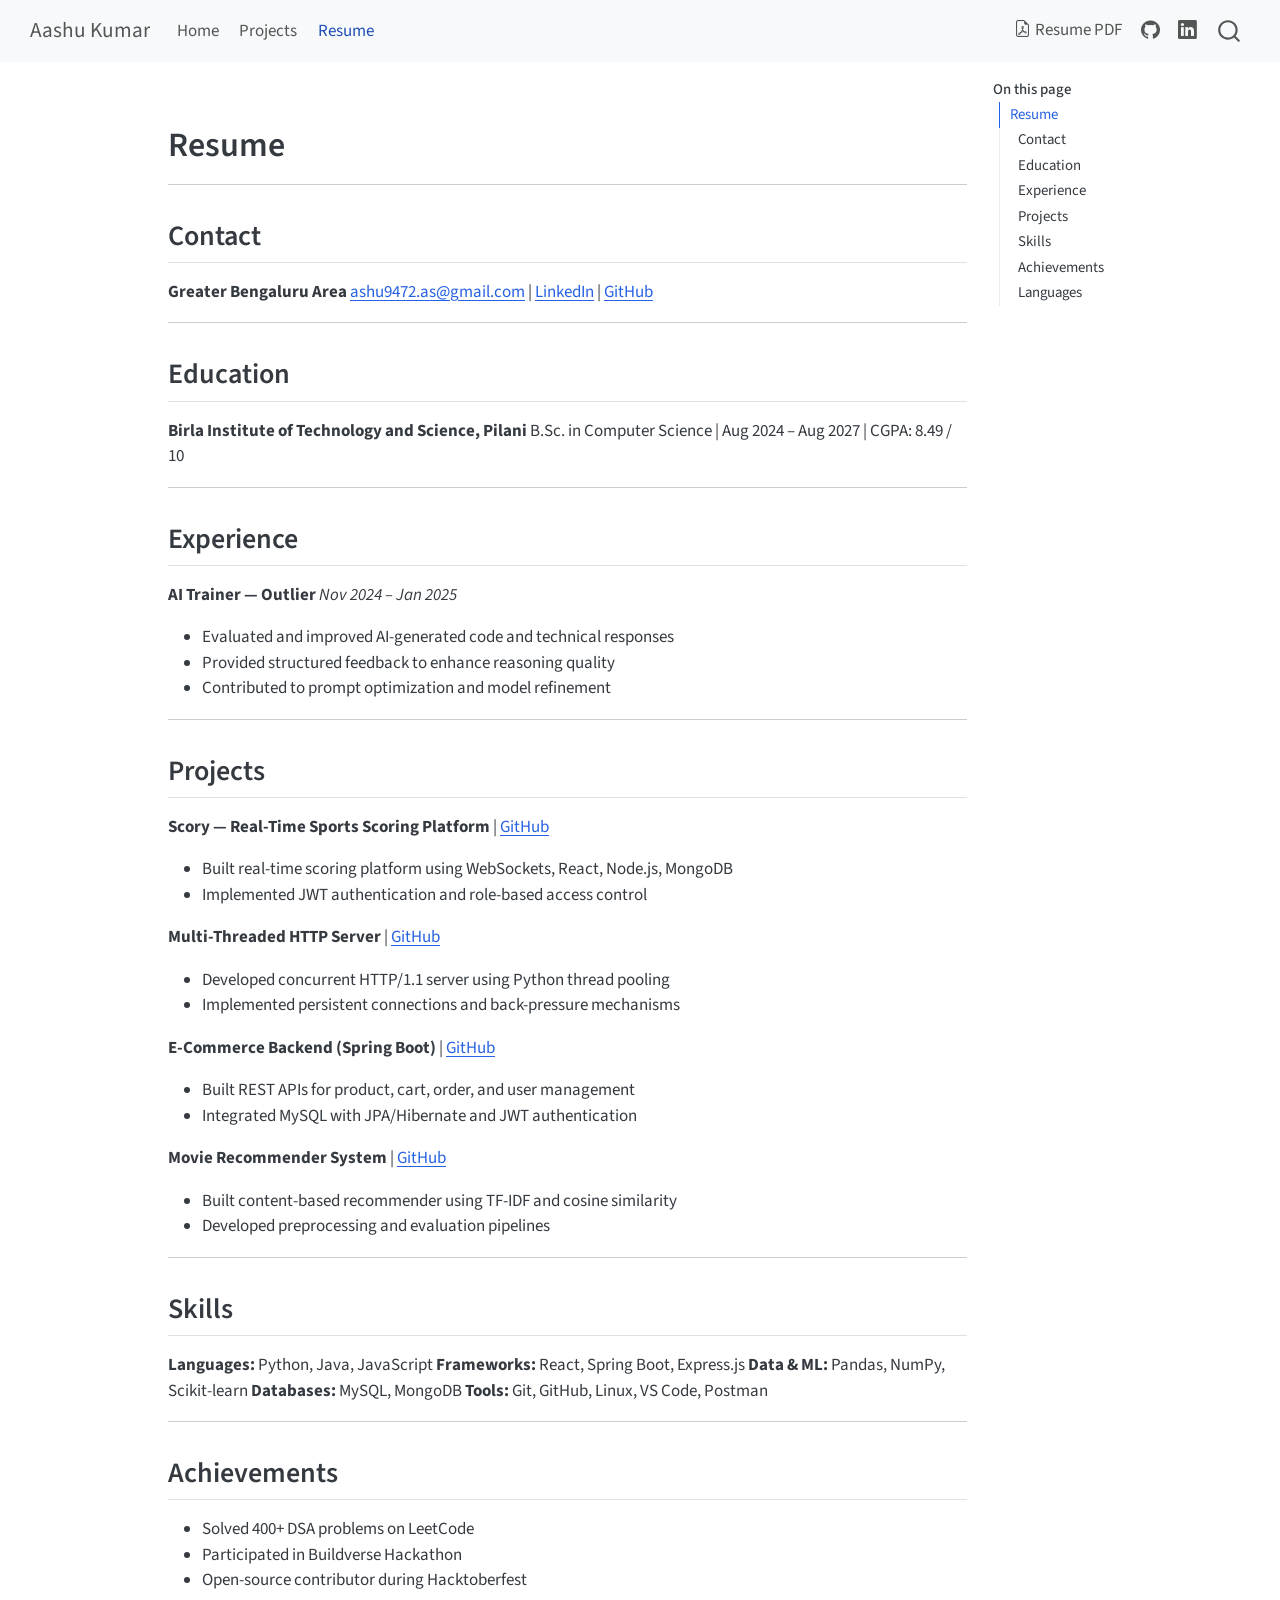
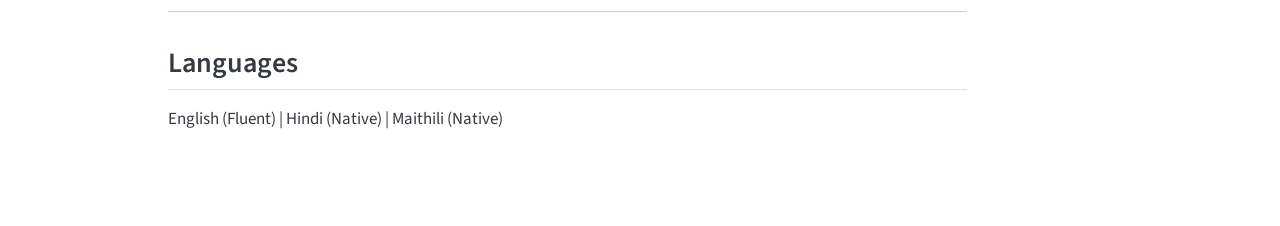
==== docs/resume.html @ ee6687b4 "All files are added!" ====
<!DOCTYPE html>
<html xmlns="http://www.w3.org/1999/xhtml" lang="en" xml:lang="en"><head>

<meta charset="utf-8">
<meta name="generator" content="quarto-1.8.27">

<meta name="viewport" content="width=device-width, initial-scale=1.0, user-scalable=yes">


<title>resume – Aashu Kumar</title>
<style>
code{white-space: pre-wrap;}
span.smallcaps{font-variant: small-caps;}
div.columns{display: flex; gap: min(4vw, 1.5em);}
div.column{flex: auto; overflow-x: auto;}
div.hanging-indent{margin-left: 1.5em; text-indent: -1.5em;}
ul.task-list{list-style: none;}
ul.task-list li input[type="checkbox"] {
  width: 0.8em;
  margin: 0 0.8em 0.2em -1em; /* quarto-specific, see https://github.com/quarto-dev/quarto-cli/issues/4556 */ 
  vertical-align: middle;
}
</style>


<script src="site_libs/quarto-nav/quarto-nav.js"></script>
<script src="site_libs/quarto-nav/headroom.min.js"></script>
<script src="site_libs/clipboard/clipboard.min.js"></script>
<script src="site_libs/quarto-search/autocomplete.umd.js"></script>
<script src="site_libs/quarto-search/fuse.min.js"></script>
<script src="site_libs/quarto-search/quarto-search.js"></script>
<meta name="quarto:offset" content="./">
<script src="site_libs/quarto-html/quarto.js" type="module"></script>
<script src="site_libs/quarto-html/tabsets/tabsets.js" type="module"></script>
<script src="site_libs/quarto-html/axe/axe-check.js" type="module"></script>
<script src="site_libs/quarto-html/popper.min.js"></script>
<script src="site_libs/quarto-html/tippy.umd.min.js"></script>
<script src="site_libs/quarto-html/anchor.min.js"></script>
<link href="site_libs/quarto-html/tippy.css" rel="stylesheet">
<link href="site_libs/quarto-html/quarto-syntax-highlighting-ed96de9b727972fe78a7b5d16c58bf87.css" rel="stylesheet" id="quarto-text-highlighting-styles">
<script src="site_libs/bootstrap/bootstrap.min.js"></script>
<link href="site_libs/bootstrap/bootstrap-icons.css" rel="stylesheet">
<link href="site_libs/bootstrap/bootstrap-623fd362acf3e4851b85505e0488305b.min.css" rel="stylesheet" append-hash="true" id="quarto-bootstrap" data-mode="light">
<script id="quarto-search-options" type="application/json">{
  "location": "navbar",
  "copy-button": false,
  "collapse-after": 3,
  "panel-placement": "end",
  "type": "overlay",
  "limit": 50,
  "keyboard-shortcut": [
    "f",
    "/",
    "s"
  ],
  "show-item-context": false,
  "language": {
    "search-no-results-text": "No results",
    "search-matching-documents-text": "matching documents",
    "search-copy-link-title": "Copy link to search",
    "search-hide-matches-text": "Hide additional matches",
    "search-more-match-text": "more match in this document",
    "search-more-matches-text": "more matches in this document",
    "search-clear-button-title": "Clear",
    "search-text-placeholder": "",
    "search-detached-cancel-button-title": "Cancel",
    "search-submit-button-title": "Submit",
    "search-label": "Search"
  }
}</script>


</head>

<body class="nav-fixed quarto-light">

<div id="quarto-search-results"></div>
  <header id="quarto-header" class="headroom fixed-top">
    <nav class="navbar navbar-expand-lg " data-bs-theme="dark">
      <div class="navbar-container container-fluid">
      <div class="navbar-brand-container mx-auto">
    <a class="navbar-brand" href="./index.html">
    <span class="navbar-title">Aashu Kumar</span>
    </a>
  </div>
            <div id="quarto-search" class="" title="Search"></div>
          <button class="navbar-toggler" type="button" data-bs-toggle="collapse" data-bs-target="#navbarCollapse" aria-controls="navbarCollapse" role="menu" aria-expanded="false" aria-label="Toggle navigation" onclick="if (window.quartoToggleHeadroom) { window.quartoToggleHeadroom(); }">
  <span class="navbar-toggler-icon"></span>
</button>
          <div class="collapse navbar-collapse" id="navbarCollapse">
            <ul class="navbar-nav navbar-nav-scroll me-auto">
  <li class="nav-item">
    <a class="nav-link" href="./index.html"> 
<span class="menu-text">Home</span></a>
  </li>  
  <li class="nav-item">
    <a class="nav-link" href="./projects.html"> 
<span class="menu-text">Projects</span></a>
  </li>  
  <li class="nav-item">
    <a class="nav-link active" href="./resume.html" aria-current="page"> 
<span class="menu-text">Resume</span></a>
  </li>  
</ul>
            <ul class="navbar-nav navbar-nav-scroll ms-auto">
  <li class="nav-item">
    <a class="nav-link" href="./assets/Resume.pdf" target="_blank"> <i class="bi bi-file-earmark-pdf" role="img">
</i> 
<span class="menu-text">Resume PDF</span></a>
  </li>  
  <li class="nav-item compact">
    <a class="nav-link" href="https://github.com/ashu273k" target="_blank"> <i class="bi bi-github" role="img">
</i> 
<span class="menu-text"></span></a>
  </li>  
  <li class="nav-item compact">
    <a class="nav-link" href="https://linkedin.com/in/aashu273k" target="_blank"> <i class="bi bi-linkedin" role="img">
</i> 
<span class="menu-text"></span></a>
  </li>  
</ul>
          </div> <!-- /navcollapse -->
            <div class="quarto-navbar-tools">
</div>
      </div> <!-- /container-fluid -->
    </nav>
</header>
<!-- content -->
<div id="quarto-content" class="quarto-container page-columns page-rows-contents page-layout-article page-navbar">
<!-- sidebar -->
<!-- margin-sidebar -->
    <div id="quarto-margin-sidebar" class="sidebar margin-sidebar">
        <nav id="TOC" role="doc-toc" class="toc-active">
    <h2 id="toc-title">On this page</h2>
   
  <ul>
  <li><a href="#resume" id="toc-resume" class="nav-link active" data-scroll-target="#resume">Resume</a>
  <ul class="collapse">
  <li><a href="#contact" id="toc-contact" class="nav-link" data-scroll-target="#contact">Contact</a></li>
  <li><a href="#education" id="toc-education" class="nav-link" data-scroll-target="#education">Education</a></li>
  <li><a href="#experience" id="toc-experience" class="nav-link" data-scroll-target="#experience">Experience</a></li>
  <li><a href="#projects" id="toc-projects" class="nav-link" data-scroll-target="#projects">Projects</a></li>
  <li><a href="#skills" id="toc-skills" class="nav-link" data-scroll-target="#skills">Skills</a></li>
  <li><a href="#achievements" id="toc-achievements" class="nav-link" data-scroll-target="#achievements">Achievements</a></li>
  <li><a href="#languages" id="toc-languages" class="nav-link" data-scroll-target="#languages">Languages</a></li>
  </ul></li>
  </ul>
</nav>
    </div>
<!-- main -->
<main class="content" id="quarto-document-content"><header id="title-block-header" class="quarto-title-block"></header>




<section id="resume" class="level1">
<h1>Resume</h1>
<hr>
<section id="contact" class="level2">
<h2 class="anchored" data-anchor-id="contact">Contact</h2>
<p><strong>Greater Bengaluru Area</strong> <a href="mailto:ashu9472.as@gmail.com">ashu9472.as@gmail.com</a> | <a href="https://linkedin.com/in/aashu273k">LinkedIn</a> | <a href="https://github.com/ashu273k">GitHub</a></p>
<hr>
</section>
<section id="education" class="level2">
<h2 class="anchored" data-anchor-id="education">Education</h2>
<p><strong>Birla Institute of Technology and Science, Pilani</strong> B.Sc. in Computer Science | Aug 2024 – Aug 2027 | CGPA: 8.49 / 10</p>
<hr>
</section>
<section id="experience" class="level2">
<h2 class="anchored" data-anchor-id="experience">Experience</h2>
<p><strong>AI Trainer — Outlier</strong> <em>Nov 2024 – Jan 2025</em></p>
<ul>
<li>Evaluated and improved AI-generated code and technical responses</li>
<li>Provided structured feedback to enhance reasoning quality</li>
<li>Contributed to prompt optimization and model refinement</li>
</ul>
<hr>
</section>
<section id="projects" class="level2">
<h2 class="anchored" data-anchor-id="projects">Projects</h2>
<p><strong>Scory — Real-Time Sports Scoring Platform</strong> | <a href="https://github.com/ashu273k/Scory">GitHub</a></p>
<ul>
<li>Built real-time scoring platform using WebSockets, React, Node.js, MongoDB</li>
<li>Implemented JWT authentication and role-based access control</li>
</ul>
<p><strong>Multi-Threaded HTTP Server</strong> | <a href="https://github.com/ashu273k/Multi-threaded-HTTP-server">GitHub</a></p>
<ul>
<li>Developed concurrent HTTP/1.1 server using Python thread pooling</li>
<li>Implemented persistent connections and back-pressure mechanisms</li>
</ul>
<p><strong>E-Commerce Backend (Spring Boot)</strong> | <a href="https://github.com/ashu273k/E-Commerece">GitHub</a></p>
<ul>
<li>Built REST APIs for product, cart, order, and user management</li>
<li>Integrated MySQL with JPA/Hibernate and JWT authentication</li>
</ul>
<p><strong>Movie Recommender System</strong> | <a href="https://github.com/ashu273k/Movie-Recommender">GitHub</a></p>
<ul>
<li>Built content-based recommender using TF-IDF and cosine similarity</li>
<li>Developed preprocessing and evaluation pipelines</li>
</ul>
<hr>
</section>
<section id="skills" class="level2">
<h2 class="anchored" data-anchor-id="skills">Skills</h2>
<p><strong>Languages:</strong> Python, Java, JavaScript <strong>Frameworks:</strong> React, Spring Boot, Express.js <strong>Data &amp; ML:</strong> Pandas, NumPy, Scikit-learn <strong>Databases:</strong> MySQL, MongoDB <strong>Tools:</strong> Git, GitHub, Linux, VS Code, Postman</p>
<hr>
</section>
<section id="achievements" class="level2">
<h2 class="anchored" data-anchor-id="achievements">Achievements</h2>
<ul>
<li>Solved 400+ DSA problems on LeetCode</li>
<li>Participated in Buildverse Hackathon</li>
<li>Open-source contributor during Hacktoberfest</li>
</ul>
<hr>
</section>
<section id="languages" class="level2">
<h2 class="anchored" data-anchor-id="languages">Languages</h2>
<p>English (Fluent) | Hindi (Native) | Maithili (Native)</p>


</section>
</section>

</main> <!-- /main -->
<script id="quarto-html-after-body" type="application/javascript">
  window.document.addEventListener("DOMContentLoaded", function (event) {
    const icon = "";
    const anchorJS = new window.AnchorJS();
    anchorJS.options = {
      placement: 'right',
      icon: icon
    };
    anchorJS.add('.anchored');
    const isCodeAnnotation = (el) => {
      for (const clz of el.classList) {
        if (clz.startsWith('code-annotation-')) {                     
          return true;
        }
      }
      return false;
    }
    const onCopySuccess = function(e) {
      // button target
      const button = e.trigger;
      // don't keep focus
      button.blur();
      // flash "checked"
      button.classList.add('code-copy-button-checked');
      var currentTitle = button.getAttribute("title");
      button.setAttribute("title", "Copied!");
      let tooltip;
      if (window.bootstrap) {
        button.setAttribute("data-bs-toggle", "tooltip");
        button.setAttribute("data-bs-placement", "left");
        button.setAttribute("data-bs-title", "Copied!");
        tooltip = new bootstrap.Tooltip(button, 
          { trigger: "manual", 
            customClass: "code-copy-button-tooltip",
            offset: [0, -8]});
        tooltip.show();    
      }
      setTimeout(function() {
        if (tooltip) {
          tooltip.hide();
          button.removeAttribute("data-bs-title");
          button.removeAttribute("data-bs-toggle");
          button.removeAttribute("data-bs-placement");
        }
        button.setAttribute("title", currentTitle);
        button.classList.remove('code-copy-button-checked');
      }, 1000);
      // clear code selection
      e.clearSelection();
    }
    const getTextToCopy = function(trigger) {
      const outerScaffold = trigger.parentElement.cloneNode(true);
      const codeEl = outerScaffold.querySelector('code');
      for (const childEl of codeEl.children) {
        if (isCodeAnnotation(childEl)) {
          childEl.remove();
        }
      }
      return codeEl.innerText;
    }
    const clipboard = new window.ClipboardJS('.code-copy-button:not([data-in-quarto-modal])', {
      text: getTextToCopy
    });
    clipboard.on('success', onCopySuccess);
    if (window.document.getElementById('quarto-embedded-source-code-modal')) {
      const clipboardModal = new window.ClipboardJS('.code-copy-button[data-in-quarto-modal]', {
        text: getTextToCopy,
        container: window.document.getElementById('quarto-embedded-source-code-modal')
      });
      clipboardModal.on('success', onCopySuccess);
    }
      var localhostRegex = new RegExp(/^(?:http|https):\/\/localhost\:?[0-9]*\//);
      var mailtoRegex = new RegExp(/^mailto:/);
        var filterRegex = new RegExp('/' + window.location.host + '/');
      var isInternal = (href) => {
          return filterRegex.test(href) || localhostRegex.test(href) || mailtoRegex.test(href);
      }
      // Inspect non-navigation links and adorn them if external
     var links = window.document.querySelectorAll('a[href]:not(.nav-link):not(.navbar-brand):not(.toc-action):not(.sidebar-link):not(.sidebar-item-toggle):not(.pagination-link):not(.no-external):not([aria-hidden]):not(.dropdown-item):not(.quarto-navigation-tool):not(.about-link)');
      for (var i=0; i<links.length; i++) {
        const link = links[i];
        if (!isInternal(link.href)) {
          // undo the damage that might have been done by quarto-nav.js in the case of
          // links that we want to consider external
          if (link.dataset.originalHref !== undefined) {
            link.href = link.dataset.originalHref;
          }
        }
      }
    function tippyHover(el, contentFn, onTriggerFn, onUntriggerFn) {
      const config = {
        allowHTML: true,
        maxWidth: 500,
        delay: 100,
        arrow: false,
        appendTo: function(el) {
            return el.parentElement;
        },
        interactive: true,
        interactiveBorder: 10,
        theme: 'quarto',
        placement: 'bottom-start',
      };
      if (contentFn) {
        config.content = contentFn;
      }
      if (onTriggerFn) {
        config.onTrigger = onTriggerFn;
      }
      if (onUntriggerFn) {
        config.onUntrigger = onUntriggerFn;
      }
      window.tippy(el, config); 
    }
    const noterefs = window.document.querySelectorAll('a[role="doc-noteref"]');
    for (var i=0; i<noterefs.length; i++) {
      const ref = noterefs[i];
      tippyHover(ref, function() {
        // use id or data attribute instead here
        let href = ref.getAttribute('data-footnote-href') || ref.getAttribute('href');
        try { href = new URL(href).hash; } catch {}
        const id = href.replace(/^#\/?/, "");
        const note = window.document.getElementById(id);
        if (note) {
          return note.innerHTML;
        } else {
          return "";
        }
      });
    }
    const xrefs = window.document.querySelectorAll('a.quarto-xref');
    const processXRef = (id, note) => {
      // Strip column container classes
      const stripColumnClz = (el) => {
        el.classList.remove("page-full", "page-columns");
        if (el.children) {
          for (const child of el.children) {
            stripColumnClz(child);
          }
        }
      }
      stripColumnClz(note)
      if (id === null || id.startsWith('sec-')) {
        // Special case sections, only their first couple elements
        const container = document.createElement("div");
        if (note.children && note.children.length > 2) {
          container.appendChild(note.children[0].cloneNode(true));
          for (let i = 1; i < note.children.length; i++) {
            const child = note.children[i];
            if (child.tagName === "P" && child.innerText === "") {
              continue;
            } else {
              container.appendChild(child.cloneNode(true));
              break;
            }
          }
          if (window.Quarto?.typesetMath) {
            window.Quarto.typesetMath(container);
          }
          return container.innerHTML
        } else {
          if (window.Quarto?.typesetMath) {
            window.Quarto.typesetMath(note);
          }
          return note.innerHTML;
        }
      } else {
        // Remove any anchor links if they are present
        const anchorLink = note.querySelector('a.anchorjs-link');
        if (anchorLink) {
          anchorLink.remove();
        }
        if (window.Quarto?.typesetMath) {
          window.Quarto.typesetMath(note);
        }
        if (note.classList.contains("callout")) {
          return note.outerHTML;
        } else {
          return note.innerHTML;
        }
      }
    }
    for (var i=0; i<xrefs.length; i++) {
      const xref = xrefs[i];
      tippyHover(xref, undefined, function(instance) {
        instance.disable();
        let url = xref.getAttribute('href');
        let hash = undefined; 
        if (url.startsWith('#')) {
          hash = url;
        } else {
          try { hash = new URL(url).hash; } catch {}
        }
        if (hash) {
          const id = hash.replace(/^#\/?/, "");
          const note = window.document.getElementById(id);
          if (note !== null) {
            try {
              const html = processXRef(id, note.cloneNode(true));
              instance.setContent(html);
            } finally {
              instance.enable();
              instance.show();
            }
          } else {
            // See if we can fetch this
            fetch(url.split('#')[0])
            .then(res => res.text())
            .then(html => {
              const parser = new DOMParser();
              const htmlDoc = parser.parseFromString(html, "text/html");
              const note = htmlDoc.getElementById(id);
              if (note !== null) {
                const html = processXRef(id, note);
                instance.setContent(html);
              } 
            }).finally(() => {
              instance.enable();
              instance.show();
            });
          }
        } else {
          // See if we can fetch a full url (with no hash to target)
          // This is a special case and we should probably do some content thinning / targeting
          fetch(url)
          .then(res => res.text())
          .then(html => {
            const parser = new DOMParser();
            const htmlDoc = parser.parseFromString(html, "text/html");
            const note = htmlDoc.querySelector('main.content');
            if (note !== null) {
              // This should only happen for chapter cross references
              // (since there is no id in the URL)
              // remove the first header
              if (note.children.length > 0 && note.children[0].tagName === "HEADER") {
                note.children[0].remove();
              }
              const html = processXRef(null, note);
              instance.setContent(html);
            } 
          }).finally(() => {
            instance.enable();
            instance.show();
          });
        }
      }, function(instance) {
      });
    }
        let selectedAnnoteEl;
        const selectorForAnnotation = ( cell, annotation) => {
          let cellAttr = 'data-code-cell="' + cell + '"';
          let lineAttr = 'data-code-annotation="' +  annotation + '"';
          const selector = 'span[' + cellAttr + '][' + lineAttr + ']';
          return selector;
        }
        const selectCodeLines = (annoteEl) => {
          const doc = window.document;
          const targetCell = annoteEl.getAttribute("data-target-cell");
          const targetAnnotation = annoteEl.getAttribute("data-target-annotation");
          const annoteSpan = window.document.querySelector(selectorForAnnotation(targetCell, targetAnnotation));
          const lines = annoteSpan.getAttribute("data-code-lines").split(",");
          const lineIds = lines.map((line) => {
            return targetCell + "-" + line;
          })
          let top = null;
          let height = null;
          let parent = null;
          if (lineIds.length > 0) {
              //compute the position of the single el (top and bottom and make a div)
              const el = window.document.getElementById(lineIds[0]);
              top = el.offsetTop;
              height = el.offsetHeight;
              parent = el.parentElement.parentElement;
            if (lineIds.length > 1) {
              const lastEl = window.document.getElementById(lineIds[lineIds.length - 1]);
              const bottom = lastEl.offsetTop + lastEl.offsetHeight;
              height = bottom - top;
            }
            if (top !== null && height !== null && parent !== null) {
              // cook up a div (if necessary) and position it 
              let div = window.document.getElementById("code-annotation-line-highlight");
              if (div === null) {
                div = window.document.createElement("div");
                div.setAttribute("id", "code-annotation-line-highlight");
                div.style.position = 'absolute';
                parent.appendChild(div);
              }
              div.style.top = top - 2 + "px";
              div.style.height = height + 4 + "px";
              div.style.left = 0;
              let gutterDiv = window.document.getElementById("code-annotation-line-highlight-gutter");
              if (gutterDiv === null) {
                gutterDiv = window.document.createElement("div");
                gutterDiv.setAttribute("id", "code-annotation-line-highlight-gutter");
                gutterDiv.style.position = 'absolute';
                const codeCell = window.document.getElementById(targetCell);
                const gutter = codeCell.querySelector('.code-annotation-gutter');
                gutter.appendChild(gutterDiv);
              }
              gutterDiv.style.top = top - 2 + "px";
              gutterDiv.style.height = height + 4 + "px";
            }
            selectedAnnoteEl = annoteEl;
          }
        };
        const unselectCodeLines = () => {
          const elementsIds = ["code-annotation-line-highlight", "code-annotation-line-highlight-gutter"];
          elementsIds.forEach((elId) => {
            const div = window.document.getElementById(elId);
            if (div) {
              div.remove();
            }
          });
          selectedAnnoteEl = undefined;
        };
          // Handle positioning of the toggle
      window.addEventListener(
        "resize",
        throttle(() => {
          elRect = undefined;
          if (selectedAnnoteEl) {
            selectCodeLines(selectedAnnoteEl);
          }
        }, 10)
      );
      function throttle(fn, ms) {
      let throttle = false;
      let timer;
        return (...args) => {
          if(!throttle) { // first call gets through
              fn.apply(this, args);
              throttle = true;
          } else { // all the others get throttled
              if(timer) clearTimeout(timer); // cancel #2
              timer = setTimeout(() => {
                fn.apply(this, args);
                timer = throttle = false;
              }, ms);
          }
        };
      }
        // Attach click handler to the DT
        const annoteDls = window.document.querySelectorAll('dt[data-target-cell]');
        for (const annoteDlNode of annoteDls) {
          annoteDlNode.addEventListener('click', (event) => {
            const clickedEl = event.target;
            if (clickedEl !== selectedAnnoteEl) {
              unselectCodeLines();
              const activeEl = window.document.querySelector('dt[data-target-cell].code-annotation-active');
              if (activeEl) {
                activeEl.classList.remove('code-annotation-active');
              }
              selectCodeLines(clickedEl);
              clickedEl.classList.add('code-annotation-active');
            } else {
              // Unselect the line
              unselectCodeLines();
              clickedEl.classList.remove('code-annotation-active');
            }
          });
        }
    const findCites = (el) => {
      const parentEl = el.parentElement;
      if (parentEl) {
        const cites = parentEl.dataset.cites;
        if (cites) {
          return {
            el,
            cites: cites.split(' ')
          };
        } else {
          return findCites(el.parentElement)
        }
      } else {
        return undefined;
      }
    };
    var bibliorefs = window.document.querySelectorAll('a[role="doc-biblioref"]');
    for (var i=0; i<bibliorefs.length; i++) {
      const ref = bibliorefs[i];
      const citeInfo = findCites(ref);
      if (citeInfo) {
        tippyHover(citeInfo.el, function() {
          var popup = window.document.createElement('div');
          citeInfo.cites.forEach(function(cite) {
            var citeDiv = window.document.createElement('div');
            citeDiv.classList.add('hanging-indent');
            citeDiv.classList.add('csl-entry');
            var biblioDiv = window.document.getElementById('ref-' + cite);
            if (biblioDiv) {
              citeDiv.innerHTML = biblioDiv.innerHTML;
            }
            popup.appendChild(citeDiv);
          });
          return popup.innerHTML;
        });
      }
    }
  });
  </script>
</div> <!-- /content -->




</body></html>
---- docs/site_libs/quarto-html/tippy.css ----
.tippy-box[data-animation=fade][data-state=hidden]{opacity:0}[data-tippy-root]{max-width:calc(100vw - 10px)}.tippy-box{position:relative;background-color:#333;color:#fff;border-radius:4px;font-size:14px;line-height:1.4;white-space:normal;outline:0;transition-property:transform,visibility,opacity}.tippy-box[data-placement^=top]>.tippy-arrow{bottom:0}.tippy-box[data-placement^=top]>.tippy-arrow:before{bottom:-7px;left:0;border-width:8px 8px 0;border-top-color:initial;transform-origin:center top}.tippy-box[data-placement^=bottom]>.tippy-arrow{top:0}.tippy-box[data-placement^=bottom]>.tippy-arrow:before{top:-7px;left:0;border-width:0 8px 8px;border-bottom-color:initial;transform-origin:center bottom}.tippy-box[data-placement^=left]>.tippy-arrow{right:0}.tippy-box[data-placement^=left]>.tippy-arrow:before{border-width:8px 0 8px 8px;border-left-color:initial;right:-7px;transform-origin:center left}.tippy-box[data-placement^=right]>.tippy-arrow{left:0}.tippy-box[data-placement^=right]>.tippy-arrow:before{left:-7px;border-width:8px 8px 8px 0;border-right-color:initial;transform-origin:center right}.tippy-box[data-inertia][data-state=visible]{transition-timing-function:cubic-bezier(.54,1.5,.38,1.11)}.tippy-arrow{width:16px;height:16px;color:#333}.tippy-arrow:before{content:"";position:absolute;border-color:transparent;border-style:solid}.tippy-content{position:relative;padding:5px 9px;z-index:1}
---- docs/site_libs/quarto-html/quarto-syntax-highlighting-ed96de9b727972fe78a7b5d16c58bf87.css ----
/* quarto syntax highlight colors */
:root {
  --quarto-hl-ot-color: #003B4F;
  --quarto-hl-at-color: #657422;
  --quarto-hl-ss-color: #20794D;
  --quarto-hl-an-color: #5E5E5E;
  --quarto-hl-fu-color: #4758AB;
  --quarto-hl-st-color: #20794D;
  --quarto-hl-cf-color: #003B4F;
  --quarto-hl-op-color: #5E5E5E;
  --quarto-hl-er-color: #AD0000;
  --quarto-hl-bn-color: #AD0000;
  --quarto-hl-al-color: #AD0000;
  --quarto-hl-va-color: #111111;
  --quarto-hl-bu-color: inherit;
  --quarto-hl-ex-color: inherit;
  --quarto-hl-pp-color: #AD0000;
  --quarto-hl-in-color: #5E5E5E;
  --quarto-hl-vs-color: #20794D;
  --quarto-hl-wa-color: #5E5E5E;
  --quarto-hl-do-color: #5E5E5E;
  --quarto-hl-im-color: #00769E;
  --quarto-hl-ch-color: #20794D;
  --quarto-hl-dt-color: #AD0000;
  --quarto-hl-fl-color: #AD0000;
  --quarto-hl-co-color: #5E5E5E;
  --quarto-hl-cv-color: #5E5E5E;
  --quarto-hl-cn-color: #8f5902;
  --quarto-hl-sc-color: #5E5E5E;
  --quarto-hl-dv-color: #AD0000;
  --quarto-hl-kw-color: #003B4F;
}

/* other quarto variables */
:root {
  --quarto-font-monospace: SFMono-Regular, Menlo, Monaco, Consolas, "Liberation Mono", "Courier New", monospace;
}

/* syntax highlight based on Pandoc's rules */
pre > code.sourceCode > span {
  color: #003B4F;
}

code.sourceCode > span {
  color: #003B4F;
}

div.sourceCode,
div.sourceCode pre.sourceCode {
  color: #003B4F;
}

/* Normal */
code span {
  color: #003B4F;
}

/* Alert */
code span.al {
  color: #AD0000;
  font-style: inherit;
}

/* Annotation */
code span.an {
  color: #5E5E5E;
  font-style: inherit;
}

/* Attribute */
code span.at {
  color: #657422;
  font-style: inherit;
}

/* BaseN */
code span.bn {
  color: #AD0000;
  font-style: inherit;
}

/* BuiltIn */
code span.bu {
  font-style: inherit;
}

/* ControlFlow */
code span.cf {
  color: #003B4F;
  font-weight: bold;
  font-style: inherit;
}

/* Char */
code span.ch {
  color: #20794D;
  font-style: inherit;
}

/* Constant */
code span.cn {
  color: #8f5902;
  font-style: inherit;
}

/* Comment */
code span.co {
  color: #5E5E5E;
  font-style: inherit;
}

/* CommentVar */
code span.cv {
  color: #5E5E5E;
  font-style: italic;
}

/* Documentation */
code span.do {
  color: #5E5E5E;
  font-style: italic;
}

/* DataType */
code span.dt {
  color: #AD0000;
  font-style: inherit;
}

/* DecVal */
code span.dv {
  color: #AD0000;
  font-style: inherit;
}

/* Error */
code span.er {
  color: #AD0000;
  font-style: inherit;
}

/* Extension */
code span.ex {
  font-style: inherit;
}

/* Float */
code span.fl {
  color: #AD0000;
  font-style: inherit;
}

/* Function */
code span.fu {
  color: #4758AB;
  font-style: inherit;
}

/* Import */
code span.im {
  color: #00769E;
  font-style: inherit;
}

/* Information */
code span.in {
  color: #5E5E5E;
  font-style: inherit;
}

/* Keyword */
code span.kw {
  color: #003B4F;
  font-weight: bold;
  font-style: inherit;
}

/* Operator */
code span.op {
  color: #5E5E5E;
  font-style: inherit;
}

/* Other */
code span.ot {
  color: #003B4F;
  font-style: inherit;
}

/* Preprocessor */
code span.pp {
  color: #AD0000;
  font-style: inherit;
}

/* SpecialChar */
code span.sc {
  color: #5E5E5E;
  font-style: inherit;
}

/* SpecialString */
code span.ss {
  color: #20794D;
  font-style: inherit;
}

/* String */
code span.st {
  color: #20794D;
  font-style: inherit;
}

/* Variable */
code span.va {
  color: #111111;
  font-style: inherit;
}

/* VerbatimString */
code span.vs {
  color: #20794D;
  font-style: inherit;
}

/* Warning */
code span.wa {
  color: #5E5E5E;
  font-style: italic;
}

.prevent-inlining {
  content: "</";
}

/*# sourceMappingURL=0920dd6d7437995b8cdf7429764427b1.css.map */
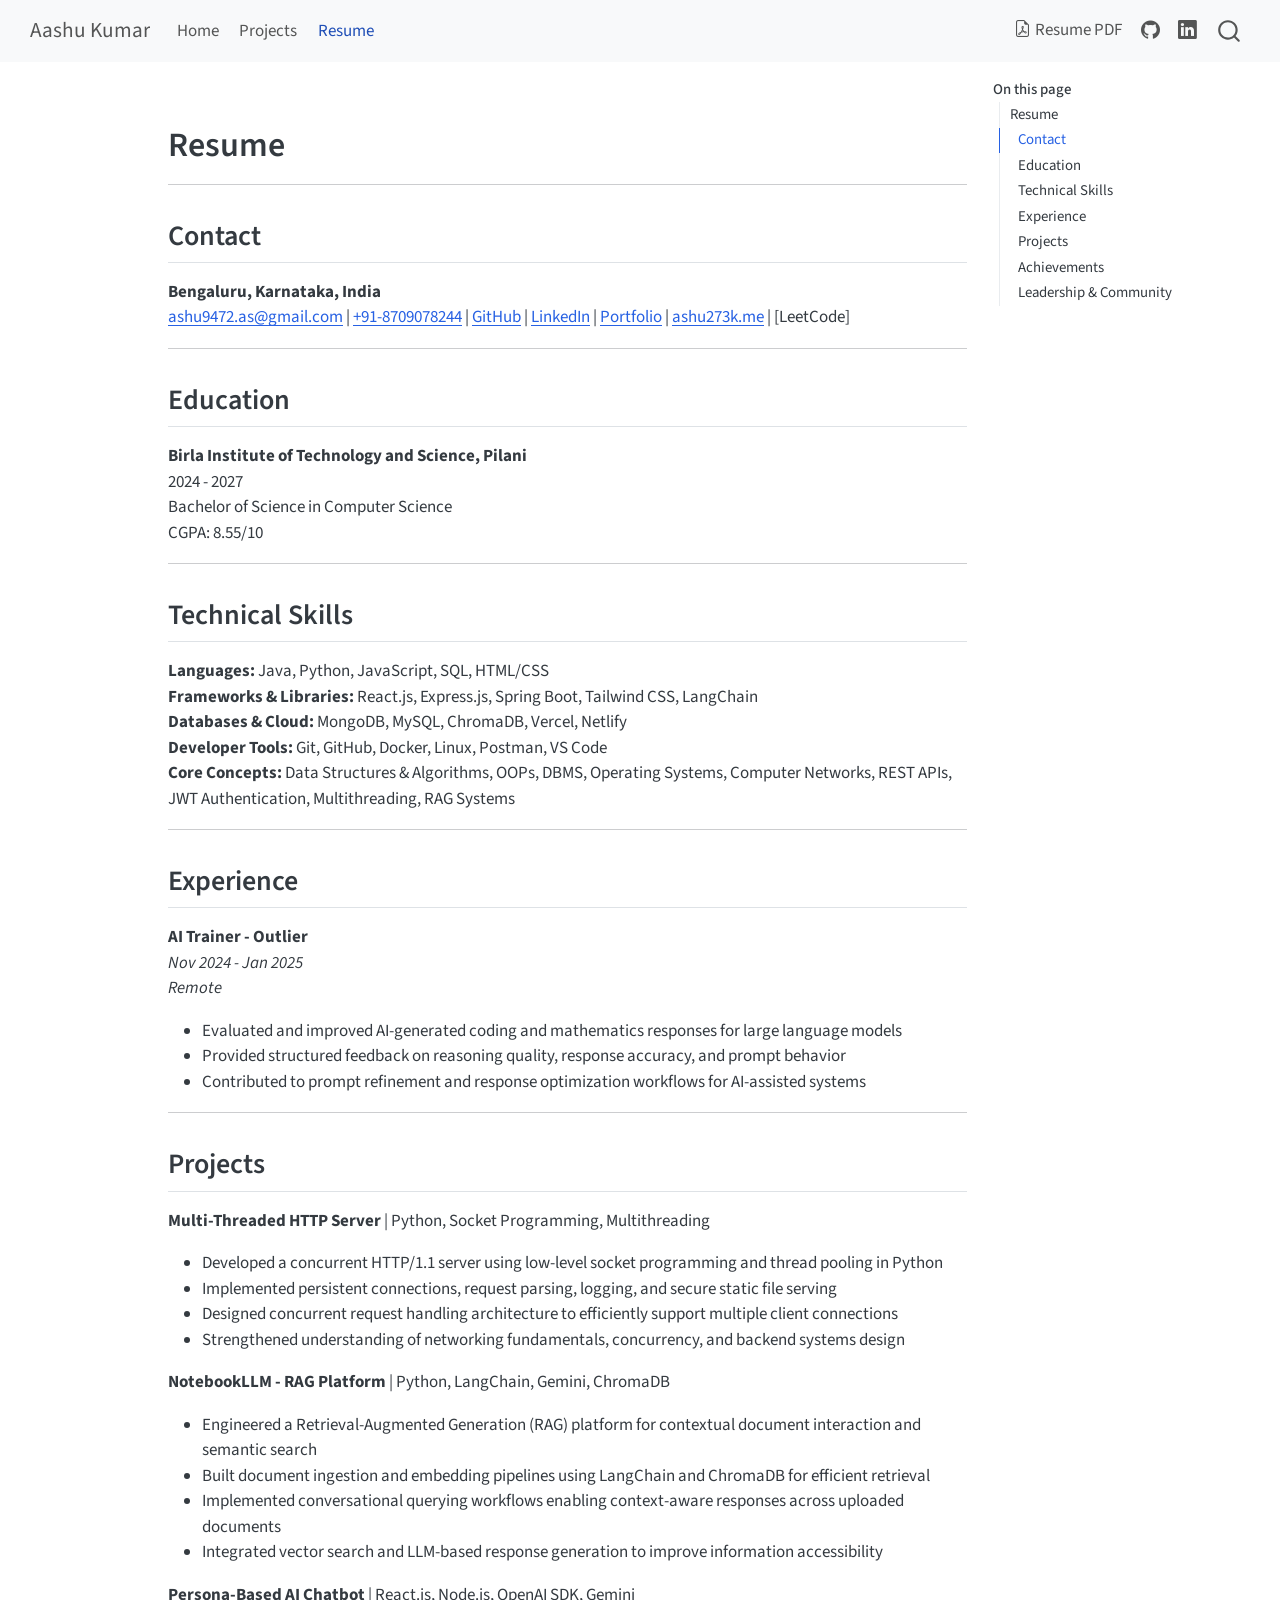
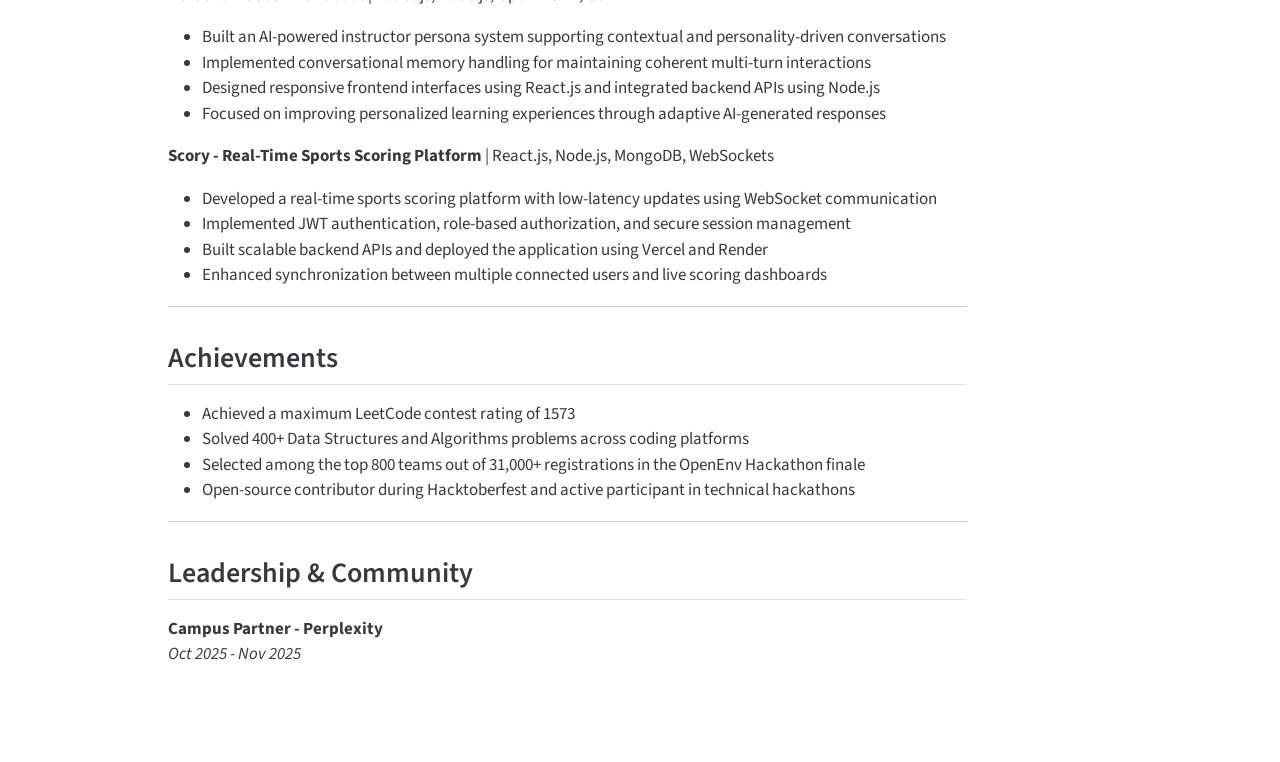
==== commit e1ddfffa: "update: Resume and domain added" ====
--- a/docs/resume.html
+++ b/docs/resume.html
@@ -138,11 +138,11 @@
   <ul class="collapse">
   <li><a href="#contact" id="toc-contact" class="nav-link" data-scroll-target="#contact">Contact</a></li>
   <li><a href="#education" id="toc-education" class="nav-link" data-scroll-target="#education">Education</a></li>
+  <li><a href="#technical-skills" id="toc-technical-skills" class="nav-link" data-scroll-target="#technical-skills">Technical Skills</a></li>
   <li><a href="#experience" id="toc-experience" class="nav-link" data-scroll-target="#experience">Experience</a></li>
   <li><a href="#projects" id="toc-projects" class="nav-link" data-scroll-target="#projects">Projects</a></li>
-  <li><a href="#skills" id="toc-skills" class="nav-link" data-scroll-target="#skills">Skills</a></li>
   <li><a href="#achievements" id="toc-achievements" class="nav-link" data-scroll-target="#achievements">Achievements</a></li>
-  <li><a href="#languages" id="toc-languages" class="nav-link" data-scroll-target="#languages">Languages</a></li>
+  <li><a href="#leadership-community" id="toc-leadership-community" class="nav-link" data-scroll-target="#leadership-community">Leadership &amp; Community</a></li>
   </ul></li>
   </ul>
 </nav>
@@ -158,65 +158,85 @@
 <hr>
 <section id="contact" class="level2">
 <h2 class="anchored" data-anchor-id="contact">Contact</h2>
-<p><strong>Greater Bengaluru Area</strong> <a href="mailto:ashu9472.as@gmail.com">ashu9472.as@gmail.com</a> | <a href="https://linkedin.com/in/aashu273k">LinkedIn</a> | <a href="https://github.com/ashu273k">GitHub</a></p>
+<p><strong>Bengaluru, Karnataka, India</strong><br>
+<a href="mailto:ashu9472.as@gmail.com">ashu9472.as@gmail.com</a> | <a href="tel:+918709078244">+91-8709078244</a> | <a href="https://github.com/ashu273k">GitHub</a> | <a href="https://linkedin.com/in/aashu273k">LinkedIn</a> | <a href="https://ashu273k.github.io/Portfolio/">Portfolio</a> | <a href="https://ashu273k.me">ashu273k.me</a> | [LeetCode]</p>
 <hr>
 </section>
 <section id="education" class="level2">
 <h2 class="anchored" data-anchor-id="education">Education</h2>
-<p><strong>Birla Institute of Technology and Science, Pilani</strong> B.Sc. in Computer Science | Aug 2024 – Aug 2027 | CGPA: 8.49 / 10</p>
+<p><strong>Birla Institute of Technology and Science, Pilani</strong><br>
+2024 - 2027<br>
+Bachelor of Science in Computer Science<br>
+CGPA: 8.55/10</p>
+<hr>
+</section>
+<section id="technical-skills" class="level2">
+<h2 class="anchored" data-anchor-id="technical-skills">Technical Skills</h2>
+<p><strong>Languages:</strong> Java, Python, JavaScript, SQL, HTML/CSS<br>
+<strong>Frameworks &amp; Libraries:</strong> React.js, Express.js, Spring Boot, Tailwind CSS, LangChain<br>
+<strong>Databases &amp; Cloud:</strong> MongoDB, MySQL, ChromaDB, Vercel, Netlify<br>
+<strong>Developer Tools:</strong> Git, GitHub, Docker, Linux, Postman, VS Code<br>
+<strong>Core Concepts:</strong> Data Structures &amp; Algorithms, OOPs, DBMS, Operating Systems, Computer Networks, REST APIs, JWT Authentication, Multithreading, RAG Systems</p>
 <hr>
 </section>
 <section id="experience" class="level2">
 <h2 class="anchored" data-anchor-id="experience">Experience</h2>
-<p><strong>AI Trainer — Outlier</strong> <em>Nov 2024 – Jan 2025</em></p>
+<p><strong>AI Trainer - Outlier</strong><br>
+<em>Nov 2024 - Jan 2025</em><br>
+<em>Remote</em></p>
 <ul>
-<li>Evaluated and improved AI-generated code and technical responses</li>
-<li>Provided structured feedback to enhance reasoning quality</li>
-<li>Contributed to prompt optimization and model refinement</li>
+<li>Evaluated and improved AI-generated coding and mathematics responses for large language models</li>
+<li>Provided structured feedback on reasoning quality, response accuracy, and prompt behavior</li>
+<li>Contributed to prompt refinement and response optimization workflows for AI-assisted systems</li>
 </ul>
 <hr>
 </section>
 <section id="projects" class="level2">
 <h2 class="anchored" data-anchor-id="projects">Projects</h2>
-<p><strong>Scory — Real-Time Sports Scoring Platform</strong> | <a href="https://github.com/ashu273k/Scory">GitHub</a></p>
+<p><strong>Multi-Threaded HTTP Server</strong> | Python, Socket Programming, Multithreading</p>
 <ul>
-<li>Built real-time scoring platform using WebSockets, React, Node.js, MongoDB</li>
-<li>Implemented JWT authentication and role-based access control</li>
-</ul>
-<p><strong>Multi-Threaded HTTP Server</strong> | <a href="https://github.com/ashu273k/Multi-threaded-HTTP-server">GitHub</a></p>
+<li>Developed a concurrent HTTP/1.1 server using low-level socket programming and thread pooling in Python</li>
+<li>Implemented persistent connections, request parsing, logging, and secure static file serving</li>
+<li>Designed concurrent request handling architecture to efficiently support multiple client connections</li>
+<li>Strengthened understanding of networking fundamentals, concurrency, and backend systems design</li>
+</ul>
+<p><strong>NotebookLLM - RAG Platform</strong> | Python, LangChain, Gemini, ChromaDB</p>
 <ul>
-<li>Developed concurrent HTTP/1.1 server using Python thread pooling</li>
-<li>Implemented persistent connections and back-pressure mechanisms</li>
-</ul>
-<p><strong>E-Commerce Backend (Spring Boot)</strong> | <a href="https://github.com/ashu273k/E-Commerece">GitHub</a></p>
+<li>Engineered a Retrieval-Augmented Generation (RAG) platform for contextual document interaction and semantic search</li>
+<li>Built document ingestion and embedding pipelines using LangChain and ChromaDB for efficient retrieval</li>
+<li>Implemented conversational querying workflows enabling context-aware responses across uploaded documents</li>
+<li>Integrated vector search and LLM-based response generation to improve information accessibility</li>
+</ul>
+<p><strong>Persona-Based AI Chatbot</strong> | React.js, Node.js, OpenAI SDK, Gemini</p>
 <ul>
-<li>Built REST APIs for product, cart, order, and user management</li>
-<li>Integrated MySQL with JPA/Hibernate and JWT authentication</li>
-</ul>
-<p><strong>Movie Recommender System</strong> | <a href="https://github.com/ashu273k/Movie-Recommender">GitHub</a></p>
+<li>Built an AI-powered instructor persona system supporting contextual and personality-driven conversations</li>
+<li>Implemented conversational memory handling for maintaining coherent multi-turn interactions</li>
+<li>Designed responsive frontend interfaces using React.js and integrated backend APIs using Node.js</li>
+<li>Focused on improving personalized learning experiences through adaptive AI-generated responses</li>
+</ul>
+<p><strong>Scory - Real-Time Sports Scoring Platform</strong> | React.js, Node.js, MongoDB, WebSockets</p>
 <ul>
-<li>Built content-based recommender using TF-IDF and cosine similarity</li>
-<li>Developed preprocessing and evaluation pipelines</li>
-</ul>
-<hr>
-</section>
-<section id="skills" class="level2">
-<h2 class="anchored" data-anchor-id="skills">Skills</h2>
-<p><strong>Languages:</strong> Python, Java, JavaScript <strong>Frameworks:</strong> React, Spring Boot, Express.js <strong>Data &amp; ML:</strong> Pandas, NumPy, Scikit-learn <strong>Databases:</strong> MySQL, MongoDB <strong>Tools:</strong> Git, GitHub, Linux, VS Code, Postman</p>
+<li>Developed a real-time sports scoring platform with low-latency updates using WebSocket communication</li>
+<li>Implemented JWT authentication, role-based authorization, and secure session management</li>
+<li>Built scalable backend APIs and deployed the application using Vercel and Render</li>
+<li>Enhanced synchronization between multiple connected users and live scoring dashboards</li>
+</ul>
 <hr>
 </section>
 <section id="achievements" class="level2">
 <h2 class="anchored" data-anchor-id="achievements">Achievements</h2>
 <ul>
-<li>Solved 400+ DSA problems on LeetCode</li>
-<li>Participated in Buildverse Hackathon</li>
-<li>Open-source contributor during Hacktoberfest</li>
+<li>Achieved a maximum LeetCode contest rating of 1573</li>
+<li>Solved 400+ Data Structures and Algorithms problems across coding platforms</li>
+<li>Selected among the top 800 teams out of 31,000+ registrations in the OpenEnv Hackathon finale</li>
+<li>Open-source contributor during Hacktoberfest and active participant in technical hackathons</li>
 </ul>
 <hr>
 </section>
-<section id="languages" class="level2">
-<h2 class="anchored" data-anchor-id="languages">Languages</h2>
-<p>English (Fluent) | Hindi (Native) | Maithili (Native)</p>
+<section id="leadership-community" class="level2">
+<h2 class="anchored" data-anchor-id="leadership-community">Leadership &amp; Community</h2>
+<p><strong>Campus Partner - Perplexity</strong><br>
+<em>Oct 2025 - Nov 2025</em></p>
 
 
 </section>
